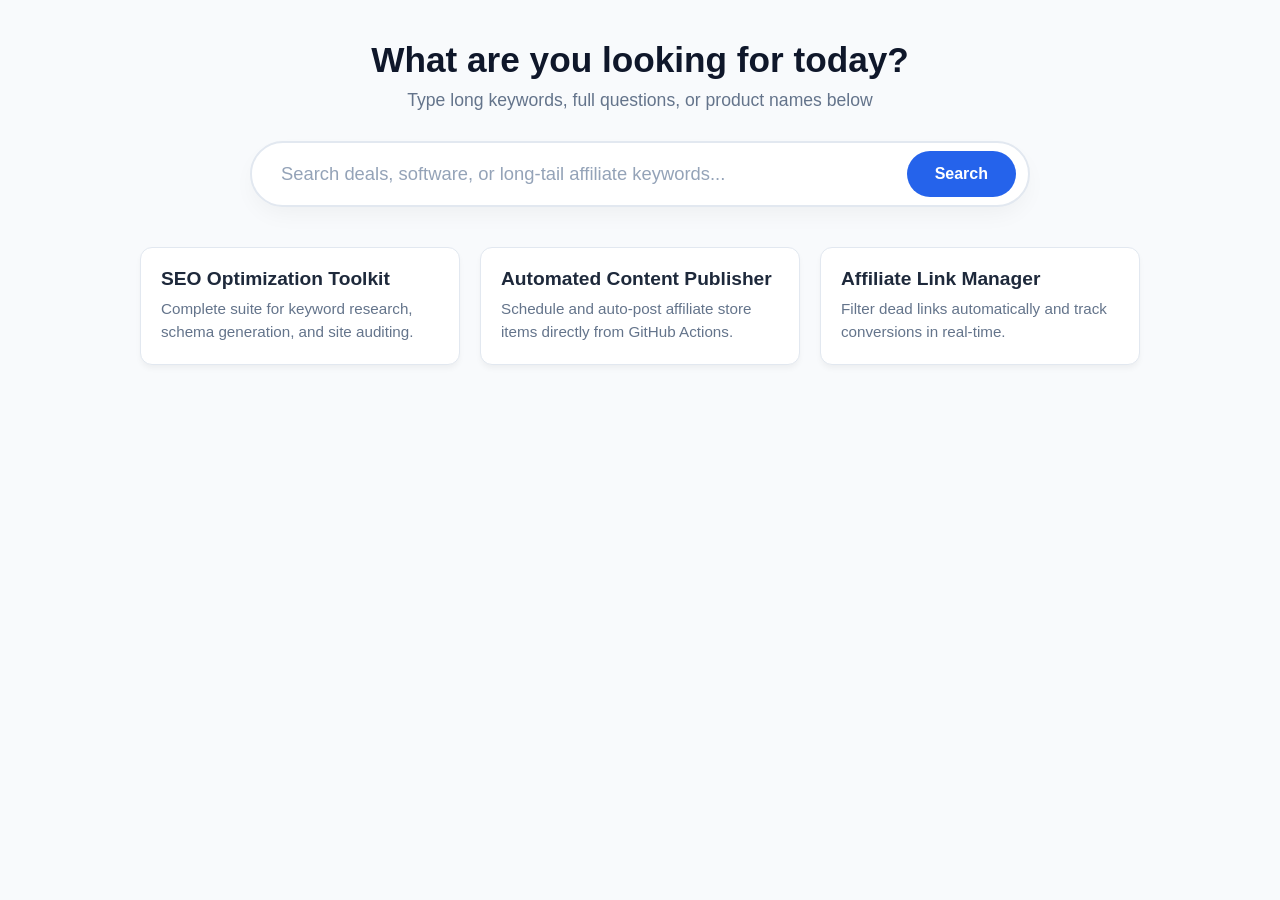
==== index.html @ 578fca9b "Updated search bar size" ====
<!DOCTYPE html>
<html lang="en">
<head>
    <meta charset="UTF-8">
    <meta name="viewport" content="width=device-width, initial-scale=1.0">
    <title>Store / Product Search</title>
    <style>
        /* Base Reset */
        * {
            box-sizing: border-box;
            margin: 0;
            padding: 0;
            font-family: 'Segoe UI', Tahoma, Geneva, Verdana, sans-serif;
        }

        body {
            background-color: #f8fafc;
            color: #1e293b;
            display: flex;
            flex-direction: column;
            align-items: center;
            min-height: 100vh;
            padding: 40px 20px;
        }

        /* Hero / Header Section */
        .search-section {
            width: 100%;
            max-width: 900px;
            text-align: center;
            margin-bottom: 40px;
        }

        .search-section h1 {
            font-size: 2.2rem;
            margin-bottom: 10px;
            color: #0f172a;
        }

        .search-section p {
            color: #64748b;
            font-size: 1.1rem;
            margin-bottom: 30px;
        }

        /* Wide Search Bar Box */
        .search-box {
            width: 100%;
            max-width: 780px; /* Bada width taake lambi line aaram se aye */
            margin: 0 auto;
            display: flex;
            align-items: center;
            background: #ffffff;
            border: 2px solid #e2e8f0;
            border-radius: 50px; /* Rounded pill style */
            padding: 8px 12px 8px 24px;
            box-shadow: 0 10px 25px -5px rgba(0, 0, 0, 0.05);
            transition: all 0.3s ease;
        }

        .search-box:focus-within {
            border-color: #2563eb;
            box-shadow: 0 12px 30px -5px rgba(37, 99, 235, 0.15);
        }

        /* Search Input */
        .search-input {
            flex: 1;
            border: none;
            outline: none;
            font-size: 1.15rem; /* Wide & easy-to-read text */
            color: #0f172a;
            background: transparent;
            padding: 10px 5px;
        }

        .search-input::placeholder {
            color: #94a3b8;
        }

        /* Search Button */
        .search-btn {
            background-color: #2563eb;
            color: #ffffff;
            border: none;
            padding: 14px 28px;
            font-size: 1rem;
            font-weight: 600;
            border-radius: 40px;
            cursor: pointer;
            transition: background-color 0.2s ease;
            white-space: nowrap;
        }

        .search-btn:hover {
            background-color: #1d4ed8;
        }

        /* Content / Results Demo Grid */
        .results-container {
            width: 100%;
            max-width: 1000px;
            display: grid;
            grid-template-columns: repeat(auto-fill, minmax(280px, 1fr));
            gap: 20px;
        }

        .card {
            background: #ffffff;
            border: 1px solid #e2e8f0;
            border-radius: 12px;
            padding: 20px;
            box-shadow: 0 4px 6px -1px rgba(0, 0, 0, 0.05);
        }

        .card h3 {
            font-size: 1.2rem;
            margin-bottom: 8px;
            color: #1e293b;
        }

        .card p {
            font-size: 0.95rem;
            color: #64748b;
            line-height: 1.5;
        }

        /* Mobile responsiveness */
        @media (max-width: 600px) {
            .search-box {
                flex-direction: column;
                border-radius: 16px;
                padding: 12px;
                gap: 10px;
            }
            .search-input {
                width: 100%;
                font-size: 1rem;
                text-align: center;
            }
            .search-btn {
                width: 100%;
                border-radius: 10px;
            }
        }
    </style>
</head>
<body>

    <section class="search-section">
        <h1>What are you looking for today?</h1>
        <p>Type long keywords, full questions, or product names below</p>
        
        <!-- Big Search Bar -->
        <div class="search-box">
            <input 
                type="text" 
                class="search-input" 
                id="searchInput" 
                placeholder="Search deals, software, or long-tail affiliate keywords..." 
                onkeyup="filterItems()"
            >
            <button class="search-btn" onclick="filterItems()">Search</button>
        </div>
    </section>

    <!-- Sample Items Grid -->
    <main class="results-container" id="resultsContainer">
        <div class="card" data-title="SEO Optimization Toolkit">
            <h3>SEO Optimization Toolkit</h3>
            <p>Complete suite for keyword research, schema generation, and site auditing.</p>
        </div>
        <div class="card" data-title="Automated Content Publisher">
            <h3>Automated Content Publisher</h3>
            <p>Schedule and auto-post affiliate store items directly from GitHub Actions.</p>
        </div>
        <div class="card" data-title="Affiliate Link Manager">
            <h3>Affiliate Link Manager</h3>
            <p>Filter dead links automatically and track conversions in real-time.</p>
        </div>
    </main>

    <script>
        function filterItems() {
            let input = document.getElementById('searchInput').value.toLowerCase();
            let cards = document.getElementsByClassName('card');

            for (let i = 0; i < cards.length; i++) {
                let title = cards[i].getAttribute('data-title').toLowerCase();
                let text = cards[i].innerText.toLowerCase();
                
                if (title.includes(input) || text.includes(input)) {
                    cards[i].style.display = "";
                } else {
                    cards[i].style.display = "none";
                }
            }
        }
    </script>
</body>
</html>
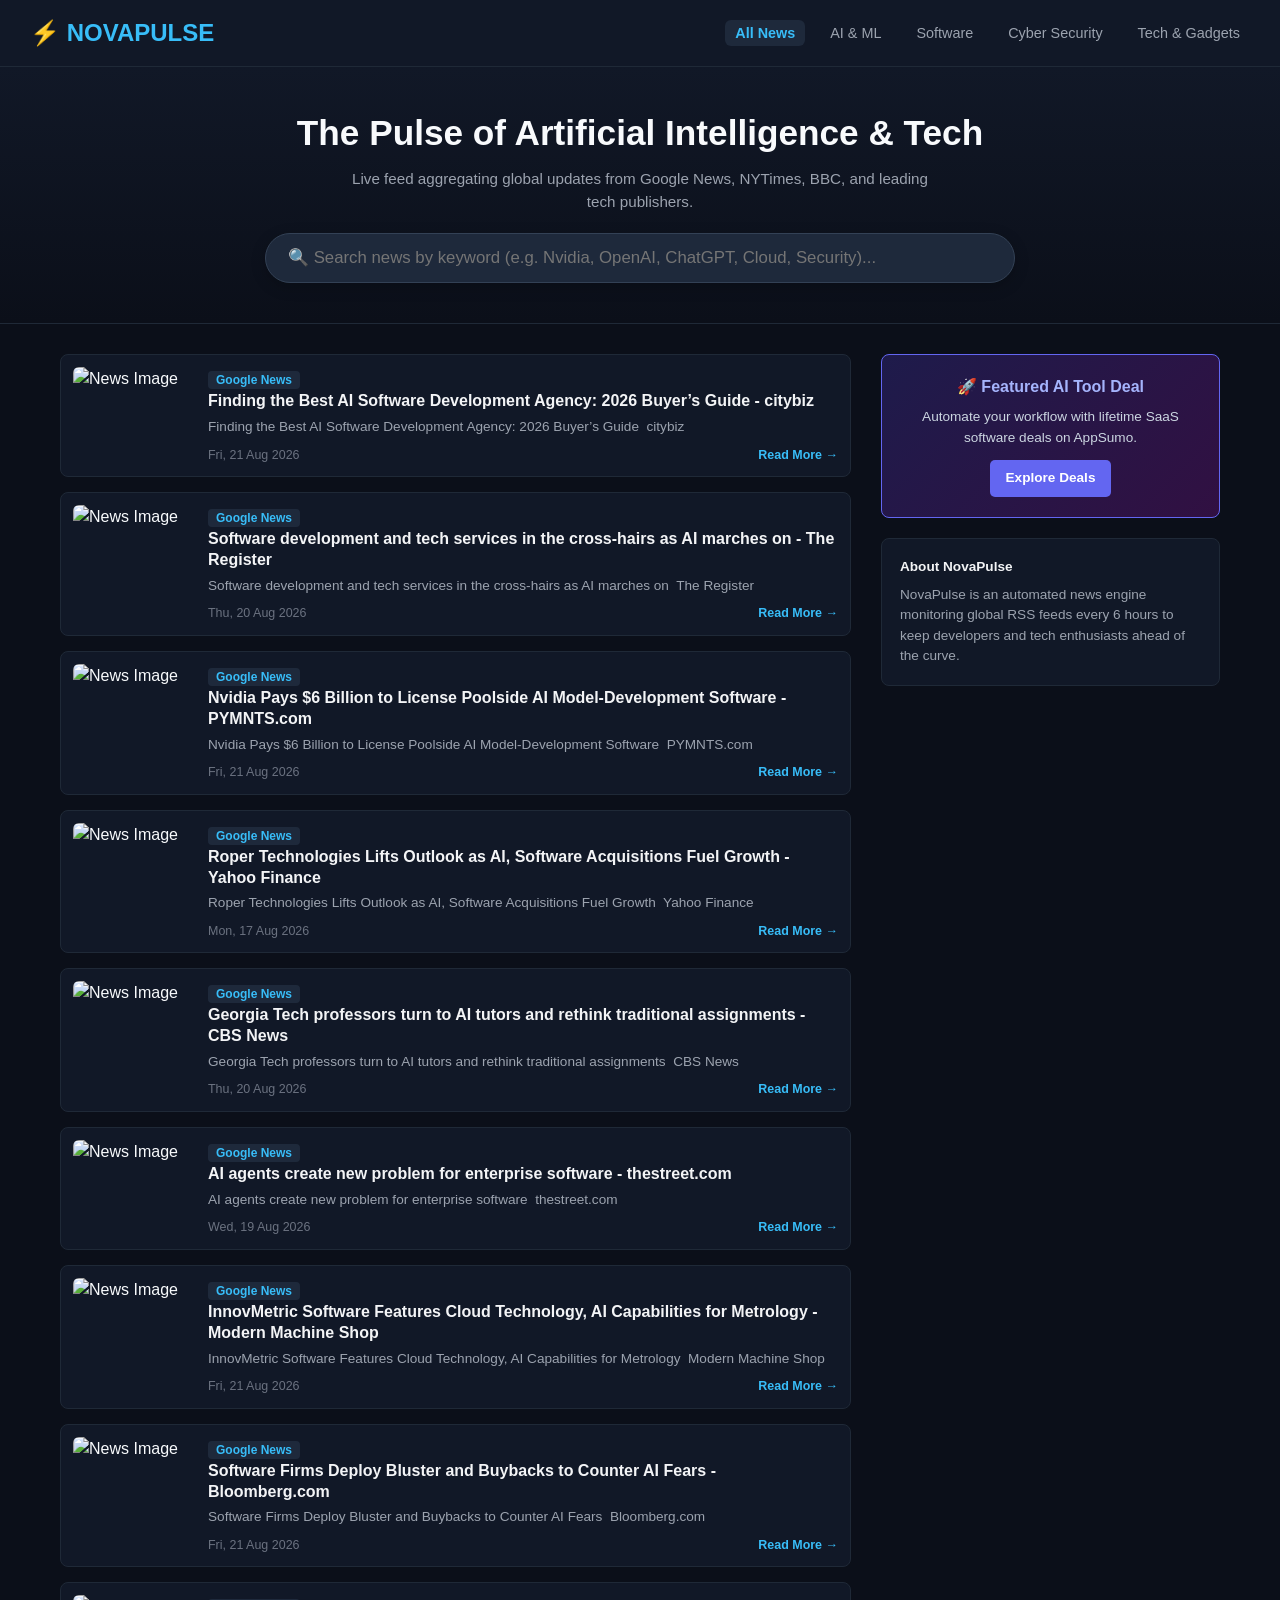
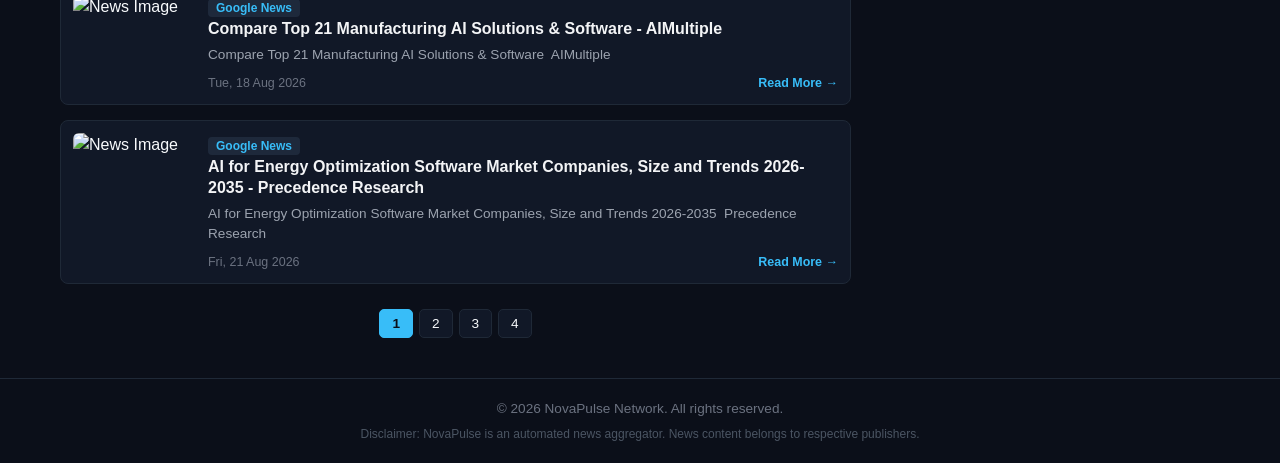
==== commit 762d987b: "Restore NovaPulse news layout with wide search bar" ====
--- a/index.html
+++ b/index.html
@@ -3,199 +3,192 @@
 <head>
     <meta charset="UTF-8">
     <meta name="viewport" content="width=device-width, initial-scale=1.0">
-    <title>Store / Product Search</title>
+    <title>NovaPulse | Real-Time AI & Tech Aggregator</title>
+    <meta name="description" content="NovaPulse delivers real-time AI breakthroughs, technology news, and software updates aggregated live from top global sources.">
+    <meta name="robots" content="index, follow">
+    <link rel="icon" href="data:image/svg+xml,<svg xmlns=%22http://www.w3.org/2000/svg%22 viewBox=%220 0 100 100%22><text y=%22.9em%22 font-size=%2290%22>⚡</text></svg>">
+    <link rel="stylesheet" href="style.css">
     <style>
-        /* Base Reset */
-        * {
-            box-sizing: border-box;
-            margin: 0;
-            padding: 0;
-            font-family: 'Segoe UI', Tahoma, Geneva, Verdana, sans-serif;
+        /* Wide Search Bar Styling */
+        .search-container {
+            max-width: 750px !important;
+            margin: 20px auto 0 auto !important;
+            width: 100%;
         }
-
-        body {
-            background-color: #f8fafc;
-            color: #1e293b;
-            display: flex;
-            flex-direction: column;
-            align-items: center;
-            min-height: 100vh;
-            padding: 40px 20px;
+        .search-input {
+            width: 100%;
+            background: #1e293b;
+            border: 1px solid #334155;
+            color: #f8fafc;
+            padding: 14px 22px !important;
+            border-radius: 30px !important;
+            font-size: 1.05rem !important;
+            outline: none;
+            transition: 0.2s;
+            box-shadow: 0 4px 15px rgba(0, 0, 0, 0.2);
         }
-
-        /* Hero / Header Section */
-        .search-section {
-            width: 100%;
-            max-width: 900px;
-            text-align: center;
-            margin-bottom: 40px;
-        }
-
-        .search-section h1 {
-            font-size: 2.2rem;
-            margin-bottom: 10px;
-            color: #0f172a;
-        }
-
-        .search-section p {
-            color: #64748b;
-            font-size: 1.1rem;
-            margin-bottom: 30px;
-        }
-
-        /* Wide Search Bar Box */
-        .search-box {
-            width: 100%;
-            max-width: 780px; /* Bada width taake lambi line aaram se aye */
-            margin: 0 auto;
-            display: flex;
-            align-items: center;
-            background: #ffffff;
-            border: 2px solid #e2e8f0;
-            border-radius: 50px; /* Rounded pill style */
-            padding: 8px 12px 8px 24px;
-            box-shadow: 0 10px 25px -5px rgba(0, 0, 0, 0.05);
-            transition: all 0.3s ease;
-        }
-
-        .search-box:focus-within {
-            border-color: #2563eb;
-            box-shadow: 0 12px 30px -5px rgba(37, 99, 235, 0.15);
-        }
-
-        /* Search Input */
-        .search-input {
-            flex: 1;
-            border: none;
-            outline: none;
-            font-size: 1.15rem; /* Wide & easy-to-read text */
-            color: #0f172a;
-            background: transparent;
-            padding: 10px 5px;
-        }
-
-        .search-input::placeholder {
-            color: #94a3b8;
-        }
-
-        /* Search Button */
-        .search-btn {
-            background-color: #2563eb;
-            color: #ffffff;
-            border: none;
-            padding: 14px 28px;
-            font-size: 1rem;
-            font-weight: 600;
-            border-radius: 40px;
-            cursor: pointer;
-            transition: background-color 0.2s ease;
-            white-space: nowrap;
-        }
-
-        .search-btn:hover {
-            background-color: #1d4ed8;
-        }
-
-        /* Content / Results Demo Grid */
-        .results-container {
-            width: 100%;
-            max-width: 1000px;
-            display: grid;
-            grid-template-columns: repeat(auto-fill, minmax(280px, 1fr));
-            gap: 20px;
-        }
-
-        .card {
-            background: #ffffff;
-            border: 1px solid #e2e8f0;
-            border-radius: 12px;
-            padding: 20px;
-            box-shadow: 0 4px 6px -1px rgba(0, 0, 0, 0.05);
-        }
-
-        .card h3 {
-            font-size: 1.2rem;
-            margin-bottom: 8px;
-            color: #1e293b;
-        }
-
-        .card p {
-            font-size: 0.95rem;
-            color: #64748b;
-            line-height: 1.5;
-        }
-
-        /* Mobile responsiveness */
-        @media (max-width: 600px) {
-            .search-box {
-                flex-direction: column;
-                border-radius: 16px;
-                padding: 12px;
-                gap: 10px;
-            }
-            .search-input {
-                width: 100%;
-                font-size: 1rem;
-                text-align: center;
-            }
-            .search-btn {
-                width: 100%;
-                border-radius: 10px;
-            }
+        .search-input:focus {
+            border-color: #38bdf8 !important;
+            box-shadow: 0 0 15px rgba(56, 189, 248, 0.3) !important;
         }
     </style>
 </head>
 <body>
 
-    <section class="search-section">
-        <h1>What are you looking for today?</h1>
-        <p>Type long keywords, full questions, or product names below</p>
+    <nav>
+        <a href="#" class="logo">⚡ NOVAPULSE</a>
+        <ul class="nav-links">
+            <li><a onclick="setCategory('all', event)" class="active">All News</a></li>
+            <li><a onclick="setCategory('ai', event)">AI & ML</a></li>
+            <li><a onclick="setCategory('software', event)">Software</a></li>
+            <li><a onclick="setCategory('security', event)">Cyber Security</a></li>
+            <li><a onclick="setCategory('gadgets', event)">Tech & Gadgets</a></li>
+        </ul>
+    </nav>
+
+    <header class="hero">
+        <h1>The Pulse of Artificial Intelligence & Tech</h1>
+        <p>Live feed aggregating global updates from Google News, NYTimes, BBC, and leading tech publishers.</p>
         
-        <!-- Big Search Bar -->
-        <div class="search-box">
-            <input 
-                type="text" 
-                class="search-input" 
-                id="searchInput" 
-                placeholder="Search deals, software, or long-tail affiliate keywords..." 
-                onkeyup="filterItems()"
-            >
-            <button class="search-btn" onclick="filterItems()">Search</button>
+        <!-- Wide Live Search Bar -->
+        <div class="search-container">
+            <input type="text" id="search-input" class="search-input" placeholder="🔍 Search news by keyword (e.g. Nvidia, OpenAI, ChatGPT, Cloud, Security)..." oninput="handleFilter()">
         </div>
-    </section>
+    </header>
 
-    <!-- Sample Items Grid -->
-    <main class="results-container" id="resultsContainer">
-        <div class="card" data-title="SEO Optimization Toolkit">
-            <h3>SEO Optimization Toolkit</h3>
-            <p>Complete suite for keyword research, schema generation, and site auditing.</p>
+    <div class="container">
+        <div>
+            <main class="news-grid" id="news-container">
+                <p style="color:#9ca3af;">Loading real-time updates...</p>
+            </main>
+            <div class="pagination" id="pagination-container"></div>
         </div>
-        <div class="card" data-title="Automated Content Publisher">
-            <h3>Automated Content Publisher</h3>
-            <p>Schedule and auto-post affiliate store items directly from GitHub Actions.</p>
-        </div>
-        <div class="card" data-title="Affiliate Link Manager">
-            <h3>Affiliate Link Manager</h3>
-            <p>Filter dead links automatically and track conversions in real-time.</p>
-        </div>
-    </main>
+
+        <aside class="sidebar">
+            <div class="ad-box">
+                <h3>🚀 Featured AI Tool Deal</h3>
+                <p>Automate your workflow with lifetime SaaS software deals on AppSumo.</p>
+                <a href="https://appsumo.com" target="_blank" rel="noopener" class="ad-btn">Explore Deals</a>
+            </div>
+
+            <div class="about-box" id="about">
+                <h4>About NovaPulse</h4>
+                <p>NovaPulse is an automated news engine monitoring global RSS feeds every 6 hours to keep developers and tech enthusiasts ahead of the curve.</p>
+            </div>
+        </aside>
+    </div>
+
+    <footer>
+        <p>© 2026 NovaPulse Network. All rights reserved.</p>
+        <p style="font-size: 0.75rem; color: #4b5563; margin-top: 5px;">
+            Disclaimer: NovaPulse is an automated news aggregator. News content belongs to respective publishers.
+        </p>
+    </footer>
 
     <script>
-        function filterItems() {
-            let input = document.getElementById('searchInput').value.toLowerCase();
-            let cards = document.getElementsByClassName('card');
+        let allArticles = [];
+        let currentCategory = 'all';
+        let filteredArticles = [];
+        const itemsPerPage = 10;
+        let currentPage = 1;
 
-            for (let i = 0; i < cards.length; i++) {
-                let title = cards[i].getAttribute('data-title').toLowerCase();
-                let text = cards[i].innerText.toLowerCase();
+        function setCategory(category, e) {
+            currentCategory = category;
+            document.querySelectorAll('.nav-links a').forEach(a => a.classList.remove('active'));
+            if(e) e.target.classList.add('active');
+            handleFilter();
+        }
+
+        function handleFilter() {
+            const searchQuery = document.getElementById('search-input').value.toLowerCase().trim();
+
+            filteredArticles = allArticles.filter(item => {
+                const text = (item.title + " " + item.summary + " " + item.source).toLowerCase();
                 
-                if (title.includes(input) || text.includes(input)) {
-                    cards[i].style.display = "";
-                } else {
-                    cards[i].style.display = "none";
-                }
+                // Category Condition
+                let matchesCategory = false;
+                if (currentCategory === 'all') matchesCategory = true;
+                else if (currentCategory === 'ai') matchesCategory = /ai|intelligence|gpt|llm|openai|claude|gemini|neural|model|robot/i.test(text);
+                else if (currentCategory === 'software') matchesCategory = /software|app|code|dev|python|github|linux|windows|cloud|tool/i.test(text);
+                else if (currentCategory === 'security') matchesCategory = /security|cyber|hack|data|privacy|leak|breach|virus|crypto/i.test(text);
+                else if (currentCategory === 'gadgets') matchesCategory = /apple|google|phone|chip|nvidia|intel|hardware|device|meta|samsung/i.test(text);
+
+                // Search Query Condition
+                let matchesSearch = text.includes(searchQuery);
+
+                return matchesCategory && matchesSearch;
+            });
+
+            renderPage(1);
+        }
+
+        function renderPage(page) {
+            currentPage = page;
+            const container = document.getElementById('news-container');
+            container.innerHTML = '';
+            
+            if (filteredArticles.length === 0) {
+                container.innerHTML = '<p style="color:#9ca3af; padding: 20px 0; text-align:center;">Koi news nahi mili. Koi doosra keyword ya category try karein!</p>';
+                document.getElementById('pagination-container').innerHTML = '';
+                return;
+            }
+
+            const start = (page - 1) * itemsPerPage;
+            const end = start + itemsPerPage;
+            const pageArticles = filteredArticles.slice(start, end);
+
+            pageArticles.forEach(item => {
+                const card = document.createElement('article');
+                card.className = 'news-card';
+                card.innerHTML = `
+                    <img src="${item.image}" alt="News Image" class="news-img" onerror="this.src='https://images.unsplash.com/photo-1518770660439-4636190af475?w=500&q=80'">
+                    <div class="news-content">
+                        <div>
+                            <span class="source-tag">${item.source}</span>
+                            <h2><a href="${item.link}" target="_blank" rel="noopener">${item.title}</a></h2>
+                            <p class="news-desc">${item.summary}</p>
+                        </div>
+                        <div class="news-footer">
+                            <span>${item.date}</span>
+                            <a href="${item.link}" target="_blank" rel="noopener" class="read-more">Read More →</a>
+                        </div>
+                    </div>
+                `;
+                container.appendChild(card);
+            });
+
+            renderPagination();
+        }
+
+        function renderPagination() {
+            const paginationContainer = document.getElementById('pagination-container');
+            paginationContainer.innerHTML = '';
+            const totalPages = Math.ceil(filteredArticles.length / itemsPerPage);
+
+            if (totalPages <= 1) return;
+
+            for (let i = 1; i <= totalPages; i++) {
+                const btn = document.createElement('button');
+                btn.className = `page-btn ${i === currentPage ? 'active' : ''}`;
+                btn.innerText = i;
+                btn.onclick = () => {
+                    renderPage(i);
+                    window.scrollTo({ top: 200, behavior: 'smooth' });
+                };
+                paginationContainer.appendChild(btn);
             }
         }
+
+        fetch('news.json')
+            .then(res => res.json())
+            .then(data => {
+                allArticles = data;
+                filteredArticles = [...data];
+                renderPage(1);
+            })
+            .catch(err => {
+                document.getElementById('news-container').innerHTML = '<p style="color:#9ca3af;">Error loading news feed. Please make sure news.json exists.</p>';
+            });
     </script>
 </body>
 </html>
--- a/style.css
+++ b/style.css
@@ -0,0 +1,60 @@
+* { box-sizing: border-box; margin: 0; padding: 0; font-family: 'Segoe UI', Tahoma, Geneva, Verdana, sans-serif; }
+body { background-color: #0b0f19; color: #f8fafc; line-height: 1.5; }
+
+/* Navbar */
+nav { background: #111827; border-bottom: 1px solid #1f2937; padding: 15px 30px; display: flex; justify-content: space-between; align-items: center; flex-wrap: wrap; gap: 15px; }
+.logo { font-size: 1.5rem; font-weight: bold; color: #38bdf8; text-decoration: none; display: flex; align-items: center; gap: 8px; }
+.nav-links { display: flex; gap: 15px; list-style: none; flex-wrap: wrap; }
+.nav-links a { color: #9ca3af; text-decoration: none; font-size: 0.9rem; cursor: pointer; transition: 0.2s; padding: 5px 10px; border-radius: 6px; }
+.nav-links a:hover, .nav-links a.active { color: #38bdf8; background: #1e293b; font-weight: 600; }
+
+/* Hero & Search Bar */
+.hero { background: linear-gradient(180deg, #111827 0%, #0b0f19 100%); text-align: center; padding: 40px 20px; border-bottom: 1px solid #1f2937; }
+.hero h1 { font-size: 2.2rem; color: #f8fafc; margin-bottom: 8px; }
+.hero p { color: #9ca3af; max-width: 600px; margin: 0 auto 20px auto; font-size: 0.95rem; }
+
+.search-container { max-width: 500px; margin: 0 auto; display: flex; gap: 10px; }
+.search-input { width: 100%; background: #1e293b; border: 1px solid #334155; color: #f8fafc; padding: 12px 18px; border-radius: 8px; font-size: 0.95rem; outline: none; transition: 0.2s; }
+.search-input:focus { border-color: #38bdf8; box-shadow: 0 0 10px rgba(56, 189, 248, 0.2); }
+
+/* Main Grid */
+.container { max-width: 1200px; margin: 30px auto; padding: 0 20px; display: grid; grid-template-columns: 2.8fr 1.2fr; gap: 30px; }
+.news-grid { display: flex; flex-direction: column; gap: 15px; }
+
+/* Compact News Card */
+.news-card { background: #111827; border-radius: 8px; border: 1px solid #1f2937; overflow: hidden; display: flex; gap: 15px; padding: 12px; transition: 0.2s; }
+.news-card:hover { border-color: #38bdf8; transform: translateY(-2px); }
+.news-img { width: 120px; height: 95px; object-fit: cover; border-radius: 6px; flex-shrink: 0; }
+.news-content { display: flex; flex-direction: column; justify-content: space-between; flex-grow: 1; }
+.source-tag { font-size: 0.75rem; background: #1e293b; color: #38bdf8; padding: 2px 8px; border-radius: 4px; width: fit-content; margin-bottom: 5px; font-weight: 600; }
+.news-card h2 { font-size: 1rem; line-height: 1.3; margin-bottom: 5px; }
+.news-card h2 a { color: #f3f4f6; text-decoration: none; }
+.news-card h2 a:hover { color: #38bdf8; }
+.news-desc { font-size: 0.85rem; color: #9ca3af; margin-bottom: 8px; display: -webkit-box; -webkit-line-clamp: 2; line-clamp: 2; -webkit-box-orient: vertical; overflow: hidden; }
+.news-footer { display: flex; justify-content: space-between; align-items: center; font-size: 0.78rem; color: #6b7280; }
+.read-more { color: #38bdf8; text-decoration: none; font-weight: 600; }
+.read-more:hover { text-decoration: underline; }
+
+/* Pagination */
+.pagination { display: flex; gap: 6px; justify-content: center; margin-top: 25px; }
+.page-btn { background: #111827; color: #f8fafc; border: 1px solid #1f2937; padding: 6px 12px; border-radius: 5px; cursor: pointer; font-size: 0.85rem; }
+.page-btn:hover, .page-btn.active { background: #38bdf8; color: #0b0f19; font-weight: bold; border-color: #38bdf8; }
+
+/* Sidebar */
+.sidebar { display: flex; flex-direction: column; gap: 20px; }
+.ad-box { background: linear-gradient(135deg, #1e1b4b, #311042); padding: 20px; border-radius: 8px; border: 1px solid #6366f1; text-align: center; }
+.ad-box h3 { color: #a5b4fc; font-size: 1rem; margin-bottom: 8px; }
+.ad-box p { font-size: 0.85rem; color: #cbd5e1; margin-bottom: 12px; }
+.ad-btn { display: inline-block; background: #6366f1; color: white; padding: 8px 16px; text-decoration: none; border-radius: 5px; font-weight: bold; font-size: 0.85rem; }
+
+/* About Section */
+.about-box { background: #111827; padding: 18px; border-radius: 8px; border: 1px solid #1f2937; font-size: 0.85rem; color: #9ca3af; }
+.about-box h4 { color: #f3f4f6; margin-bottom: 8px; }
+
+footer { text-align: center; padding: 20px; border-top: 1px solid #1f2937; margin-top: 40px; color: #6b7280; font-size: 0.85rem; }
+
+@media (max-width: 768px) {
+    .container { grid-template-columns: 1fr; }
+    .news-card { flex-direction: column; }
+    .news-img { width: 100%; height: 140px; }
+}
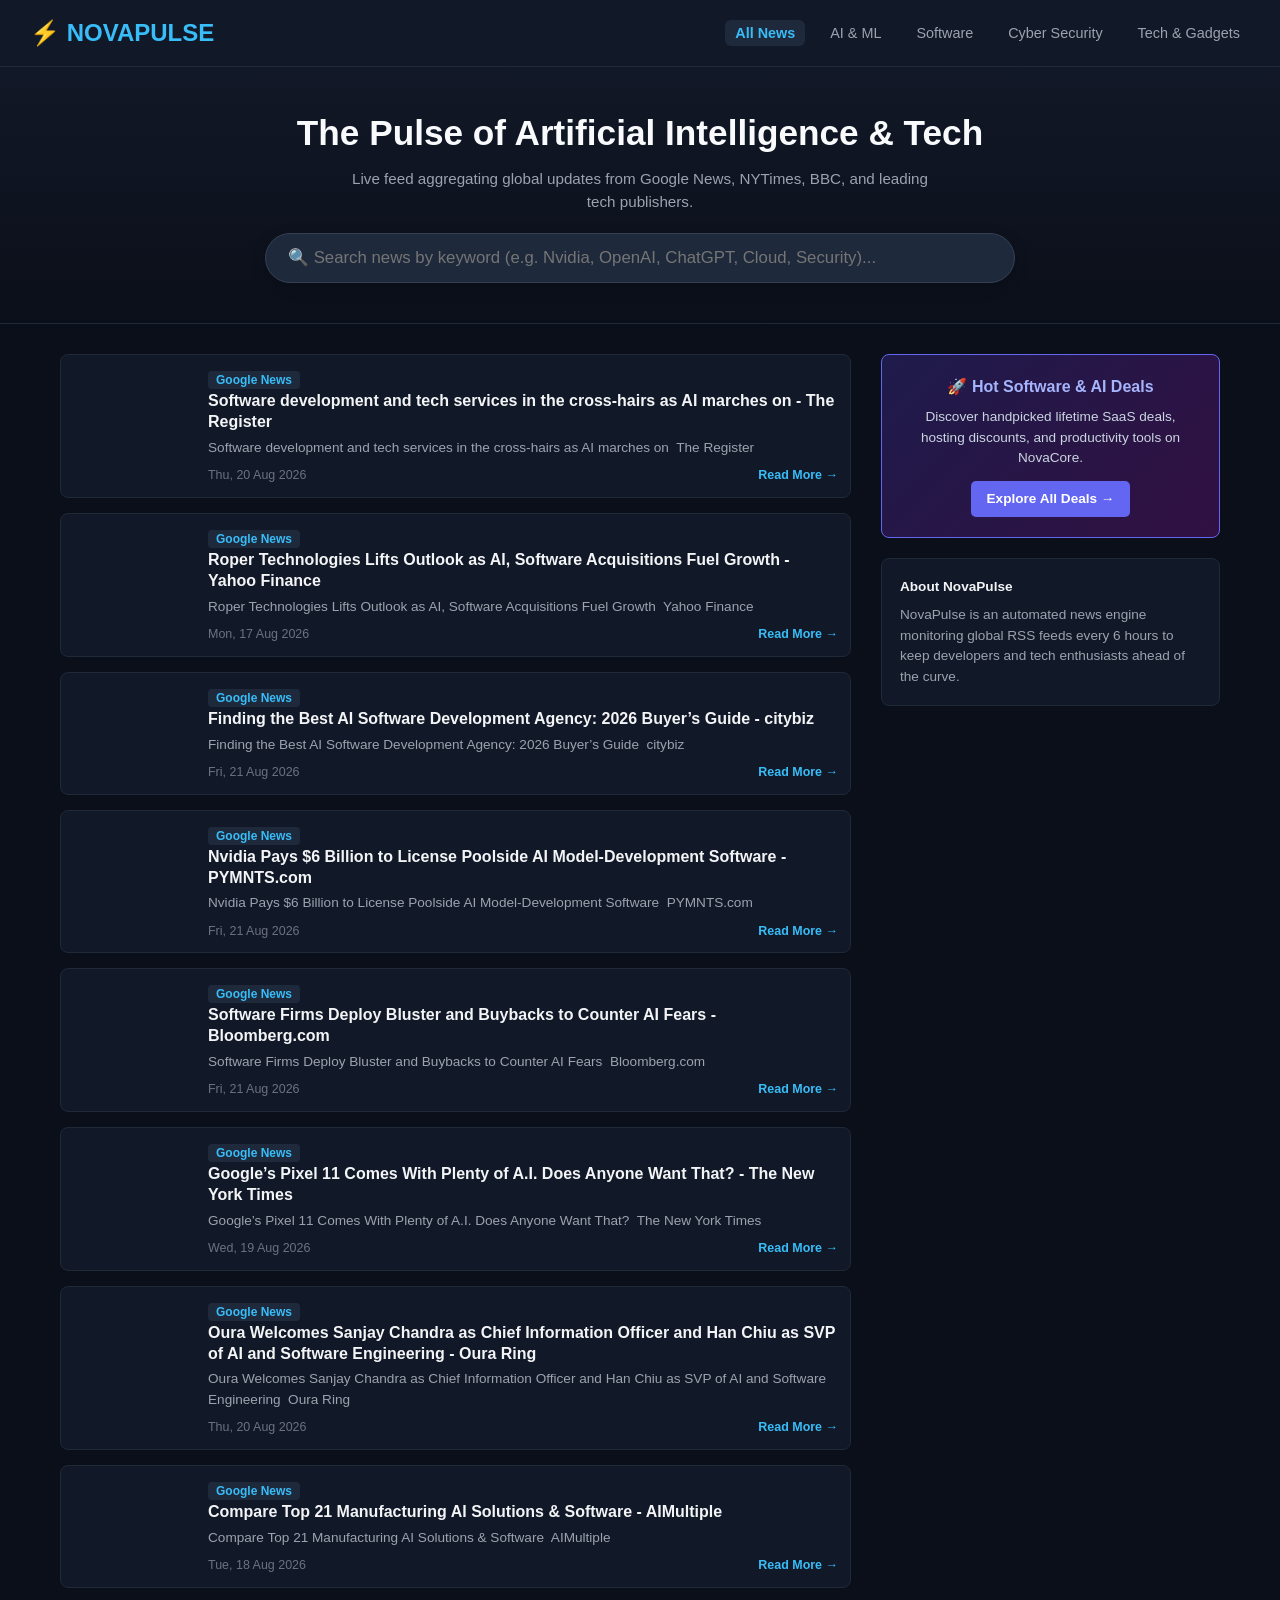
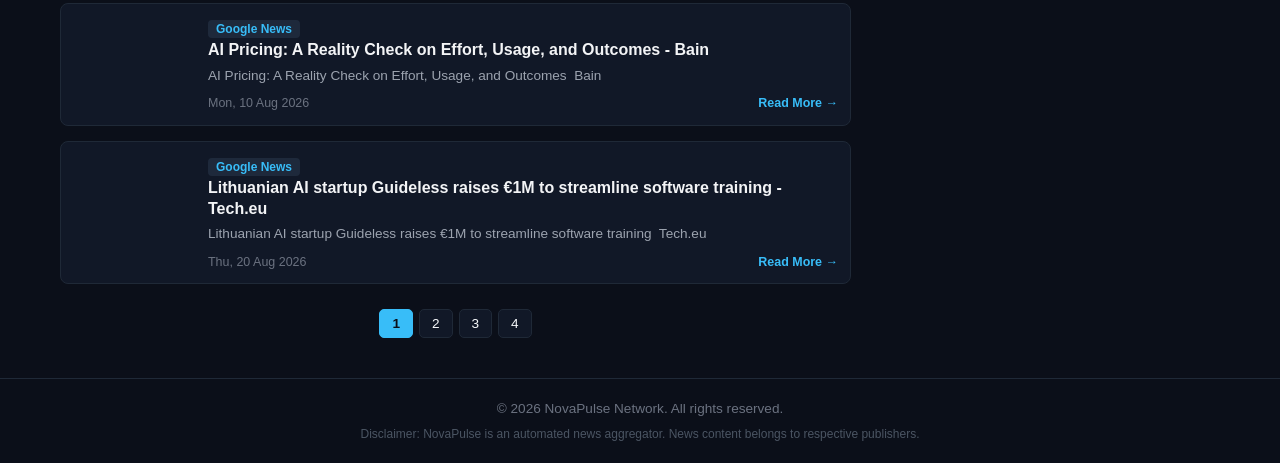
==== commit c0c5cf42: "Link NovaPulse sidebar to NovaCore deals" ====
--- a/index.html
+++ b/index.html
@@ -66,9 +66,9 @@
 
         <aside class="sidebar">
             <div class="ad-box">
-                <h3>🚀 Featured AI Tool Deal</h3>
-                <p>Automate your workflow with lifetime SaaS software deals on AppSumo.</p>
-                <a href="https://appsumo.com" target="_blank" rel="noopener" class="ad-btn">Explore Deals</a>
+                <h3>🚀 Hot Software & AI Deals</h3>
+                <p>Discover handpicked lifetime SaaS deals, hosting discounts, and productivity tools on NovaCore.</p>
+                <a href="https://adil-leo.github.io/novacore/" target="_blank" rel="noopener" class="ad-btn">Explore All Deals →</a>
             </div>
 
             <div class="about-box" id="about">
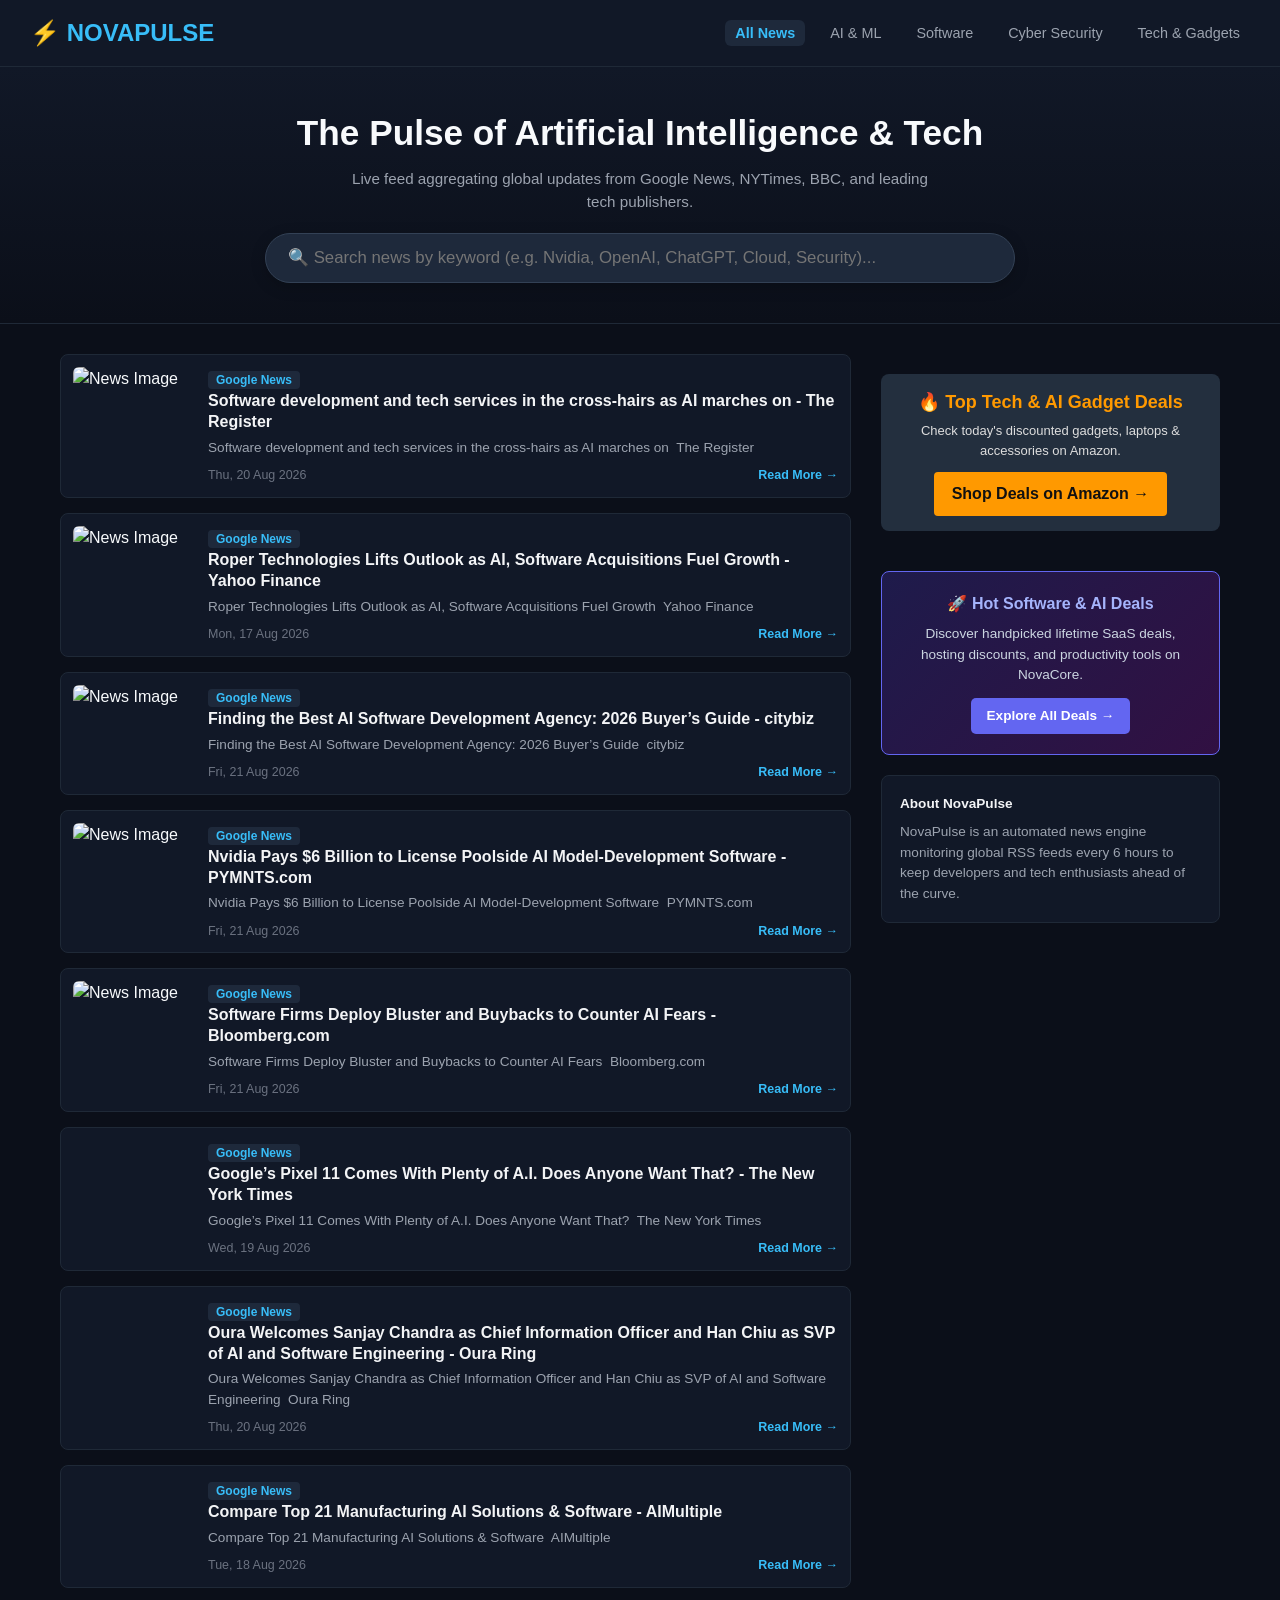
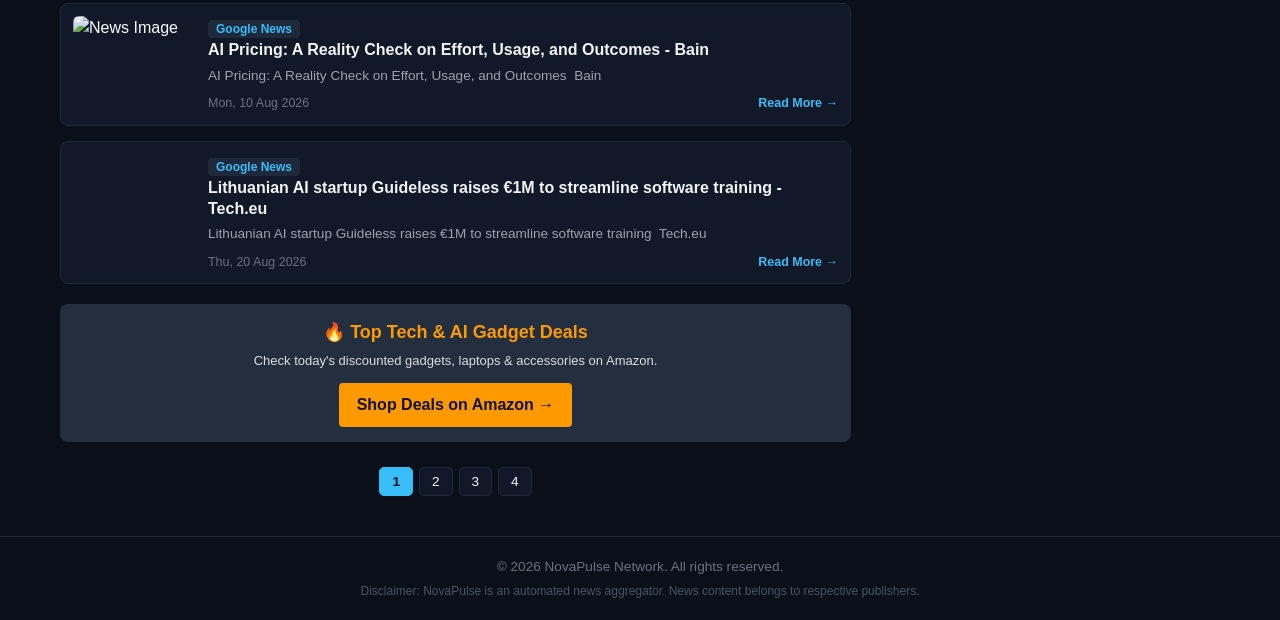
==== commit c25358e6: "Add Amazon affiliate banner" ====
--- a/index.html
+++ b/index.html
@@ -61,10 +61,23 @@
             <main class="news-grid" id="news-container">
                 <p style="color:#9ca3af;">Loading real-time updates...</p>
             </main>
+            <!-- Amazon Tech Banner -->
+<div class="amazon-banner" style="background: #232f3e; color: #fff; padding: 15px; border-radius: 8px; text-align: center; margin: 20px 0;">
+    <h4 style="color: #ff9900; margin-bottom: 5px; font-size: 18px;">🔥 Top Tech & AI Gadget Deals</h4>
+    <p style="font-size: 13px; margin-bottom: 12px; color: #ddd;">Check today's discounted gadgets, laptops & accessories on Amazon.</p>
+    <a href="https://www.amazon.com/gp/goldbox?tag=fastbuyzone-20" target="_blank" style="background: #ff9900; color: #111; padding: 10px 18px; font-weight: bold; text-decoration: none; border-radius: 4px; display: inline-block;">Shop Deals on Amazon →</a>
+</div>
             <div class="pagination" id="pagination-container"></div>
         </div>
 
         <aside class="sidebar">
+            <!-- Amazon Tech Banner -->
+<div class="amazon-banner" style="background: #232f3e; color: #fff; padding: 15px; border-radius: 8px; text-align: center; margin: 20px 0;">
+    <h4 style="color: #ff9900; margin-bottom: 5px; font-size: 18px;">🔥 Top Tech & AI Gadget Deals</h4>
+    <p style="font-size: 13px; margin-bottom: 12px; color: #ddd;">Check today's discounted gadgets, laptops & accessories on Amazon.</p>
+    <a href="https://www.amazon.com/gp/goldbox?tag=fastbuyzone-20" target="_blank" style="background: #ff9900; color: #111; padding: 10px 18px; font-weight: bold; text-decoration: none; border-radius: 4px; display: inline-block;">Shop Deals on Amazon →</a>
+</div>
+
             <div class="ad-box">
                 <h3>🚀 Hot Software & AI Deals</h3>
                 <p>Discover handpicked lifetime SaaS deals, hosting discounts, and productivity tools on NovaCore.</p>
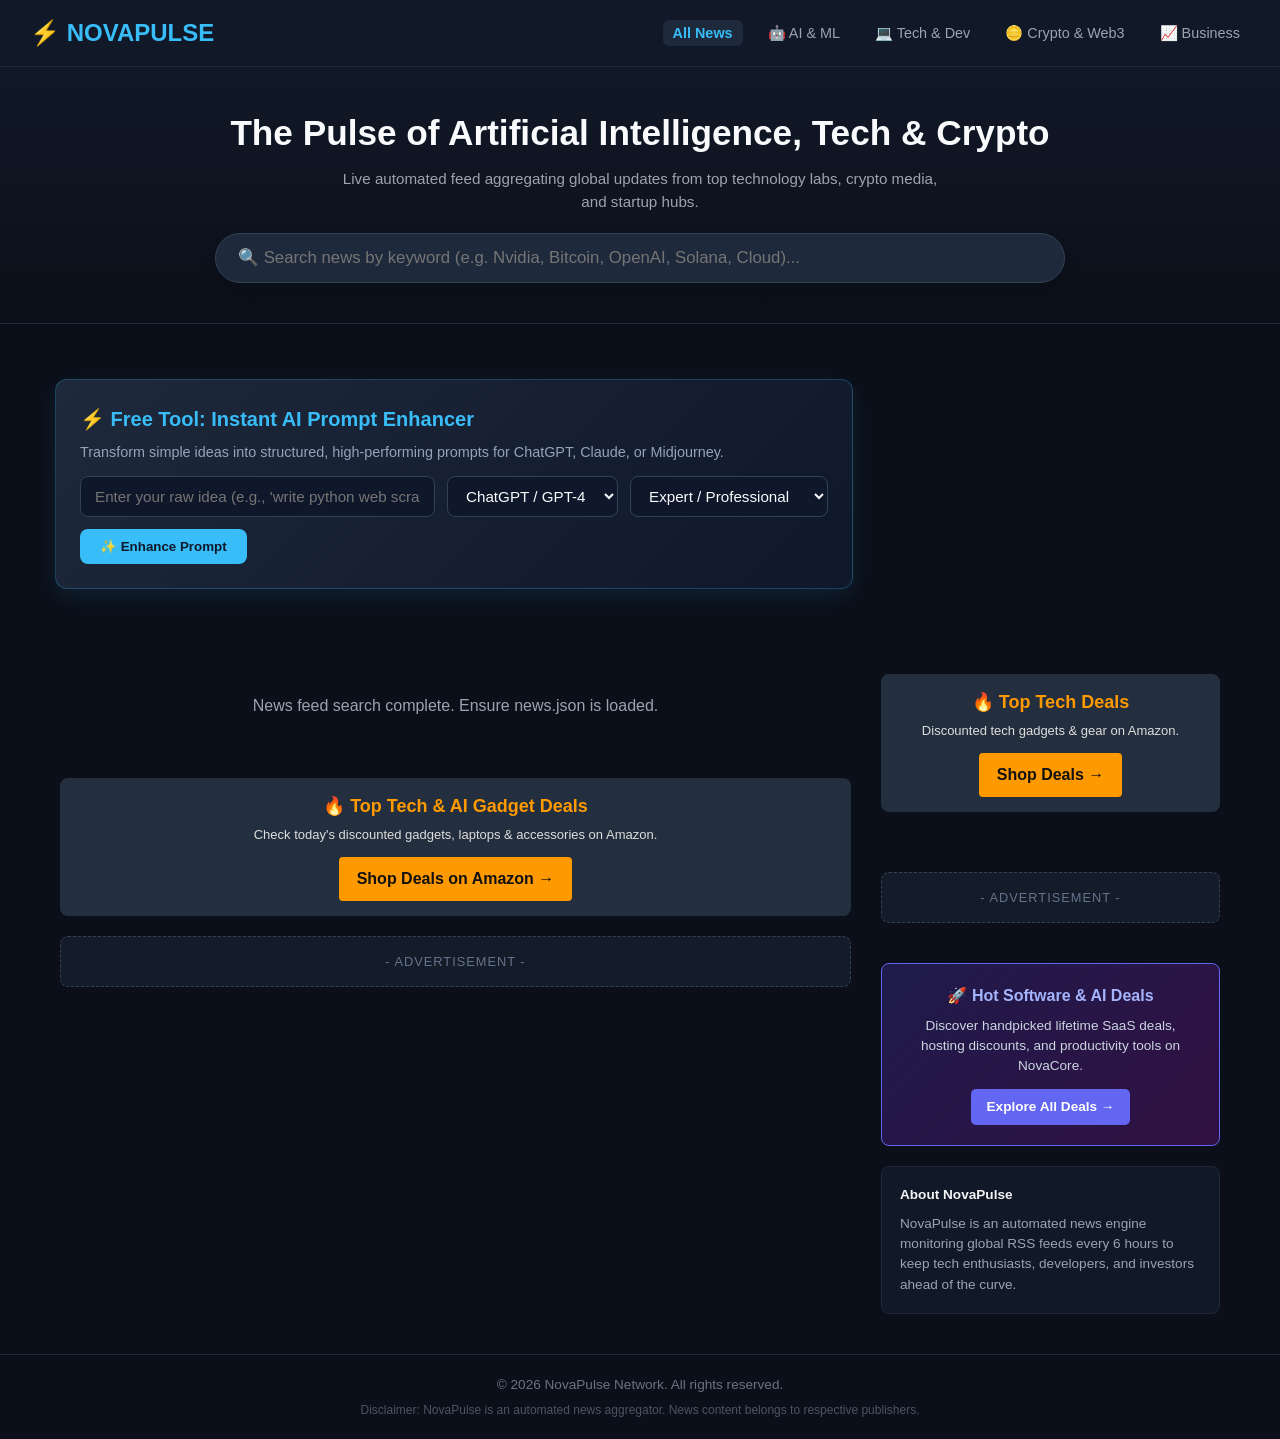
==== commit 7b7598f8: "Added NovaPulse 4 categories, AI prompt tool, scraper & auto-workflow" ====
--- a/index.html
+++ b/index.html
@@ -3,16 +3,135 @@
 <head>
     <meta charset="UTF-8">
     <meta name="viewport" content="width=device-width, initial-scale=1.0">
-    <title>NovaPulse | Real-Time AI & Tech Aggregator</title>
-    <meta name="description" content="NovaPulse delivers real-time AI breakthroughs, technology news, and software updates aggregated live from top global sources.">
+    <title>NovaPulse | Real-Time AI, Tech, Crypto & Business Updates</title>
+    <meta name="description" content="NovaPulse delivers real-time AI breakthroughs, tech trends, crypto market updates, and business insights live from global sources.">
     <meta name="robots" content="index, follow">
+
+    <!-- Open Graph / Social Media Sharing Preview -->
+    <meta property="og:type" content="website">
+    <meta property="og:title" content="NovaPulse - Real-Time AI, Tech & Crypto News Feed">
+    <meta property="og:description" content="Live automated news feed aggregating AI breakthroughs, tech, crypto, and business insights.">
+    <meta property="og:image" content="https://images.unsplash.com/photo-1518770660439-4636190af475?w=1200&q=80">
+
+    <!-- Twitter Card -->
+    <meta name="twitter:card" content="summary_large_image">
+    <meta name="twitter:title" content="NovaPulse - AI, Tech & Business Feed">
+    <meta name="twitter:description" content="Latest real-time news feed covering AI, software, crypto, and business.">
+
+    <!-- Schema.org Google Rich Snippet -->
+    <script type="application/ld+json">
+    {
+      "@context": "https://schema.org",
+      "@type": "NewsMediaOrganization",
+      "name": "NovaPulse",
+      "description": "Real-Time AI, Tech, Crypto & Business Aggregator"
+    }
+    </script>
+
     <link rel="icon" href="data:image/svg+xml,<svg xmlns=%22http://www.w3.org/2000/svg%22 viewBox=%220 0 100 100%22><text y=%22.9em%22 font-size=%2290%22>⚡</text></svg>">
     <link rel="stylesheet" href="style.css">
+    
     <style>
-        /* Wide Search Bar Styling */
+        /* Sleek Modern UI Customizations */
+        :root {
+            --bg-color: #0f172a;
+            --card-bg: #1e293b;
+            --accent-color: #38bdf8;
+            --text-main: #f8fafc;
+            --text-muted: #94a3b8;
+            --border-color: #334155;
+        }
+
+        /* Micro-Tool Section Styling */
+        .micro-tool-card {
+            background: linear-gradient(135deg, #1e293b 0%, #0f172a 100%);
+            border: 1px solid #38bdf840;
+            border-radius: 12px;
+            padding: 24px;
+            margin: 25px auto 35px auto;
+            max-width: 850px;
+            box-shadow: 0 8px 25px rgba(56, 189, 248, 0.1);
+        }
+        .micro-tool-card h3 {
+            color: #38bdf8;
+            margin-top: 0;
+            margin-bottom: 8px;
+            font-size: 1.25rem;
+            display: flex;
+            align-items: center;
+            gap: 8px;
+        }
+        .tool-controls {
+            display: flex;
+            gap: 12px;
+            flex-wrap: wrap;
+            margin-top: 12px;
+        }
+        .tool-select, .tool-input {
+            background: #0f172a;
+            border: 1px solid var(--border-color);
+            color: var(--text-main);
+            padding: 10px 14px;
+            border-radius: 8px;
+            font-size: 0.95rem;
+            outline: none;
+        }
+        .tool-input {
+            flex: 1;
+            min-width: 260px;
+        }
+        .tool-select:focus, .tool-input:focus {
+            border-color: var(--accent-color);
+        }
+        .tool-btn {
+            background: #38bdf8;
+            color: #0f172a;
+            border: none;
+            padding: 10px 20px;
+            border-radius: 8px;
+            font-weight: 700;
+            cursor: pointer;
+            transition: 0.2s ease;
+        }
+        .tool-btn:hover {
+            background: #7dd3fc;
+            transform: translateY(-1px);
+        }
+        .tool-output-box {
+            display: none;
+            background: #090d16;
+            border: 1px solid #334155;
+            border-radius: 8px;
+            padding: 15px;
+            margin-top: 15px;
+            position: relative;
+        }
+        .tool-output-box pre {
+            margin: 0;
+            white-space: pre-wrap;
+            word-break: break-word;
+            color: #cbd5e1;
+            font-size: 0.9rem;
+            font-family: monospace;
+        }
+        .copy-btn {
+            position: absolute;
+            top: 10px;
+            right: 10px;
+            background: #334155;
+            color: #fff;
+            border: none;
+            padding: 5px 12px;
+            border-radius: 5px;
+            font-size: 0.75rem;
+            cursor: pointer;
+        }
+        .copy-btn:hover { background: #475569; }
+
+        /* Search Bar & Nav styling adjustments */
         .search-container {
-            max-width: 750px !important;
-            margin: 20px auto 0 auto !important;
+            max-width: 850px !important;
+            margin: 15px auto 0 auto !important;
             width: 100%;
         }
         .search-input {
@@ -31,6 +150,23 @@
             border-color: #38bdf8 !important;
             box-shadow: 0 0 15px rgba(56, 189, 248, 0.3) !important;
         }
+        .nav-links li a {
+            cursor: pointer;
+        }
+
+        /* AdSense Box Placeholders */
+        .adsense-unit {
+            background: rgba(30, 41, 59, 0.5);
+            border: 1px dashed #334155;
+            color: #64748b;
+            text-align: center;
+            padding: 15px;
+            margin: 20px 0;
+            border-radius: 8px;
+            font-size: 0.8rem;
+            letter-spacing: 1px;
+            text-transform: uppercase;
+        }
     </style>
 </head>
 <body>
@@ -39,45 +175,91 @@
         <a href="#" class="logo">⚡ NOVAPULSE</a>
         <ul class="nav-links">
             <li><a onclick="setCategory('all', event)" class="active">All News</a></li>
-            <li><a onclick="setCategory('ai', event)">AI & ML</a></li>
-            <li><a onclick="setCategory('software', event)">Software</a></li>
-            <li><a onclick="setCategory('security', event)">Cyber Security</a></li>
-            <li><a onclick="setCategory('gadgets', event)">Tech & Gadgets</a></li>
+            <li><a onclick="setCategory('ai', event)">🤖 AI & ML</a></li>
+            <li><a onclick="setCategory('software', event)">💻 Tech & Dev</a></li>
+            <li><a onclick="setCategory('crypto', event)">🪙 Crypto & Web3</a></li>
+            <li><a onclick="setCategory('business', event)">📈 Business</a></li>
         </ul>
     </nav>
 
     <header class="hero">
-        <h1>The Pulse of Artificial Intelligence & Tech</h1>
-        <p>Live feed aggregating global updates from Google News, NYTimes, BBC, and leading tech publishers.</p>
+        <h1>The Pulse of Artificial Intelligence, Tech & Crypto</h1>
+        <p>Live automated feed aggregating global updates from top technology labs, crypto media, and startup hubs.</p>
         
         <!-- Wide Live Search Bar -->
         <div class="search-container">
-            <input type="text" id="search-input" class="search-input" placeholder="🔍 Search news by keyword (e.g. Nvidia, OpenAI, ChatGPT, Cloud, Security)..." oninput="handleFilter()">
+            <input type="text" id="search-input" class="search-input" placeholder="🔍 Search news by keyword (e.g. Nvidia, Bitcoin, OpenAI, Solana, Cloud)..." oninput="handleFilter()">
         </div>
     </header>
 
+    <!-- FREE MICRO-TOOL: AI Prompt Generator & Enhancer -->
+    <section class="container" style="padding: 0 15px;">
+        <div class="micro-tool-card">
+            <h3>⚡ Free Tool: Instant AI Prompt Enhancer</h3>
+            <p style="color: #94a3b8; font-size: 0.9rem; margin: 0 0 10px 0;">Transform simple ideas into structured, high-performing prompts for ChatGPT, Claude, or Midjourney.</p>
+            
+            <div class="tool-controls">
+                <input type="text" id="prompt-input" class="tool-input" placeholder="Enter your raw idea (e.g., 'write python web scraper' or 'futuristic cyberpunk city')...">
+                
+                <select id="prompt-target" class="tool-select">
+                    <option value="chatgpt">ChatGPT / GPT-4</option>
+                    <option value="claude">Claude 3.5</option>
+                    <option value="midjourney">Midjourney Image</option>
+                </select>
+
+                <select id="prompt-style" class="tool-select">
+                    <option value="expert">Expert / Professional</option>
+                    <option value="detailed">Step-by-Step Guide</option>
+                    <option value="code">Clean Technical Code</option>
+                    <option value="creative">Creative & Engaging</option>
+                </select>
+
+                <button onclick="generateEnhancedPrompt()" class="tool-btn">✨ Enhance Prompt</button>
+            </div>
+
+            <div id="tool-output-box" class="tool-output-box">
+                <button onclick="copyGeneratedPrompt()" id="copy-btn" class="copy-btn">📋 Copy</button>
+                <pre id="prompt-output-text"></pre>
+            </div>
+        </div>
+    </section>
+
     <div class="container">
         <div>
+            <!-- News Feed Grid -->
             <main class="news-grid" id="news-container">
-                <p style="color:#9ca3af;">Loading real-time updates...</p>
+                <p style="color:#9ca3af; text-align:center; padding: 40px 0;">Loading real-time updates...</p>
             </main>
+
             <!-- Amazon Tech Banner -->
-<div class="amazon-banner" style="background: #232f3e; color: #fff; padding: 15px; border-radius: 8px; text-align: center; margin: 20px 0;">
-    <h4 style="color: #ff9900; margin-bottom: 5px; font-size: 18px;">🔥 Top Tech & AI Gadget Deals</h4>
-    <p style="font-size: 13px; margin-bottom: 12px; color: #ddd;">Check today's discounted gadgets, laptops & accessories on Amazon.</p>
-    <a href="https://www.amazon.com/gp/goldbox?tag=fastbuyzone-20" target="_blank" style="background: #ff9900; color: #111; padding: 10px 18px; font-weight: bold; text-decoration: none; border-radius: 4px; display: inline-block;">Shop Deals on Amazon →</a>
-</div>
+            <div class="amazon-banner" style="background: #232f3e; color: #fff; padding: 15px; border-radius: 8px; text-align: center; margin: 20px 0;">
+                <h4 style="color: #ff9900; margin-bottom: 5px; font-size: 18px;">🔥 Top Tech & AI Gadget Deals</h4>
+                <p style="font-size: 13px; margin-bottom: 12px; color: #ddd;">Check today's discounted gadgets, laptops & accessories on Amazon.</p>
+                <a href="https://www.amazon.com/gp/goldbox?tag=fastbuyzone-20" target="_blank" style="background: #ff9900; color: #111; padding: 10px 18px; font-weight: bold; text-decoration: none; border-radius: 4px; display: inline-block;">Shop Deals on Amazon →</a>
+            </div>
+
+            <!-- AdSense Feed Placement (Ready for AdSense code) -->
+            <div class="adsense-unit">
+                <span>- Advertisement -</span>
+            </div>
+
             <div class="pagination" id="pagination-container"></div>
         </div>
 
         <aside class="sidebar">
-            <!-- Amazon Tech Banner -->
-<div class="amazon-banner" style="background: #232f3e; color: #fff; padding: 15px; border-radius: 8px; text-align: center; margin: 20px 0;">
-    <h4 style="color: #ff9900; margin-bottom: 5px; font-size: 18px;">🔥 Top Tech & AI Gadget Deals</h4>
-    <p style="font-size: 13px; margin-bottom: 12px; color: #ddd;">Check today's discounted gadgets, laptops & accessories on Amazon.</p>
-    <a href="https://www.amazon.com/gp/goldbox?tag=fastbuyzone-20" target="_blank" style="background: #ff9900; color: #111; padding: 10px 18px; font-weight: bold; text-decoration: none; border-radius: 4px; display: inline-block;">Shop Deals on Amazon →</a>
-</div>
-
+            <!-- Amazon Tech Banner Sidebar -->
+            <div class="amazon-banner" style="background: #232f3e; color: #fff; padding: 15px; border-radius: 8px; text-align: center; margin: 20px 0;">
+                <h4 style="color: #ff9900; margin-bottom: 5px; font-size: 18px;">🔥 Top Tech Deals</h4>
+                <p style="font-size: 13px; margin-bottom: 12px; color: #ddd;">Discounted tech gadgets & gear on Amazon.</p>
+                <a href="https://www.amazon.com/gp/goldbox?tag=fastbuyzone-20" target="_blank" style="background: #ff9900; color: #111; padding: 10px 18px; font-weight: bold; text-decoration: none; border-radius: 4px; display: inline-block;">Shop Deals →</a>
+            </div>
+
+            <!-- AdSense Sidebar Slot -->
+            <div class="adsense-unit">
+                <span>- Advertisement -</span>
+            </div>
+
+            <!-- NovaCore Cross-Promotion Widget -->
             <div class="ad-box">
                 <h3>🚀 Hot Software & AI Deals</h3>
                 <p>Discover handpicked lifetime SaaS deals, hosting discounts, and productivity tools on NovaCore.</p>
@@ -86,7 +268,7 @@
 
             <div class="about-box" id="about">
                 <h4>About NovaPulse</h4>
-                <p>NovaPulse is an automated news engine monitoring global RSS feeds every 6 hours to keep developers and tech enthusiasts ahead of the curve.</p>
+                <p>NovaPulse is an automated news engine monitoring global RSS feeds every 6 hours to keep tech enthusiasts, developers, and investors ahead of the curve.</p>
             </div>
         </aside>
     </div>
@@ -105,6 +287,48 @@
         const itemsPerPage = 10;
         let currentPage = 1;
 
+        // Micro-Tool JavaScript Logic
+        function generateEnhancedPrompt() {
+            const raw = document.getElementById('prompt-input').value.trim();
+            const target = document.getElementById('prompt-target').value;
+            const style = document.getElementById('prompt-style').value;
+            const outputBox = document.getElementById('tool-output-box');
+            const outputText = document.getElementById('prompt-output-text');
+
+            if (!raw) {
+                alert('Please enter a prompt concept first!');
+                return;
+            }
+
+            let result = '';
+
+            if (target === 'midjourney') {
+                result = `/imagine prompt: ${raw}, high-definition 8k resolution, hyper-realistic, photorealistic lighting, cinematic composition, octane render, 35mm photograph detail --ar 16:9 --v 6.0`;
+            } else {
+                let toneInstruction = "Provide clear, well-structured output.";
+                if (style === 'expert') toneInstruction = "Act as a world-class senior industry expert. Provide an authoritative, precise, and highly comprehensive response.";
+                if (style === 'detailed') toneInstruction = "Provide a step-by-step breakdown with clear bullet points, actionable examples, and structured explanations.";
+                if (style === 'code') toneInstruction = "Focus on production-ready, clean, modular code with concise comments and zero fluff.";
+                if (style === 'creative') toneInstruction = "Use an engaging, vivid, and inspiring tone that captures the audience's full attention.";
+
+                result = `[SYSTEM CONTEXT & ROLE]\n${toneInstruction}\n\n[USER TASK]\nObjective: ${raw}\n\n[REQUIREMENTS & CONSTRAINTS]\n1. Be clear, accurate, and direct.\n2. Organize the answer logically using clean headings or bullet points.\n3. Highlight key takeaways or edge cases where applicable.`;
+            }
+
+            outputText.innerText = result;
+            outputBox.style.display = 'block';
+            document.getElementById('copy-btn').innerText = '📋 Copy';
+        }
+
+        function copyGeneratedPrompt() {
+            const text = document.getElementById('prompt-output-text').innerText;
+            navigator.clipboard.writeText(text).then(() => {
+                const copyBtn = document.getElementById('copy-btn');
+                copyBtn.innerText = 'Copied! ✅';
+                setTimeout(() => { copyBtn.innerText = '📋 Copy'; }, 2000);
+            });
+        }
+
+        // Category & Search Logic
         function setCategory(category, e) {
             currentCategory = category;
             document.querySelectorAll('.nav-links a').forEach(a => a.classList.remove('active'));
@@ -116,17 +340,17 @@
             const searchQuery = document.getElementById('search-input').value.toLowerCase().trim();
 
             filteredArticles = allArticles.filter(item => {
-                const text = (item.title + " " + item.summary + " " + item.source).toLowerCase();
+                const text = ((item.title || "") + " " + (item.summary || "") + " " + (item.source || "")).toLowerCase();
                 
-                // Category Condition
+                // Category Filtering Rules
                 let matchesCategory = false;
                 if (currentCategory === 'all') matchesCategory = true;
-                else if (currentCategory === 'ai') matchesCategory = /ai|intelligence|gpt|llm|openai|claude|gemini|neural|model|robot/i.test(text);
-                else if (currentCategory === 'software') matchesCategory = /software|app|code|dev|python|github|linux|windows|cloud|tool/i.test(text);
-                else if (currentCategory === 'security') matchesCategory = /security|cyber|hack|data|privacy|leak|breach|virus|crypto/i.test(text);
-                else if (currentCategory === 'gadgets') matchesCategory = /apple|google|phone|chip|nvidia|intel|hardware|device|meta|samsung/i.test(text);
-
-                // Search Query Condition
+                else if (currentCategory === 'ai') matchesCategory = /ai|intelligence|gpt|llm|openai|claude|gemini|neural|model|robot|machine learning/i.test(text);
+                else if (currentCategory === 'software') matchesCategory = /software|app|code|dev|python|github|linux|windows|cloud|tool|developer|framework/i.test(text);
+                else if (currentCategory === 'crypto') matchesCategory = /crypto|bitcoin|btc|ethereum|eth|blockchain|web3|defi|nft|solana|binance|altcoin/i.test(text);
+                else if (currentCategory === 'business') matchesCategory = /business|startup|funding|venture|market|economy|finance|revenue|sec|stock|tech news/i.test(text);
+
+                // Keyword Search Match
                 let matchesSearch = text.includes(searchQuery);
 
                 return matchesCategory && matchesSearch;
@@ -141,7 +365,7 @@
             container.innerHTML = '';
             
             if (filteredArticles.length === 0) {
-                container.innerHTML = '<p style="color:#9ca3af; padding: 20px 0; text-align:center;">Koi news nahi mili. Koi doosra keyword ya category try karein!</p>';
+                container.innerHTML = '<p style="color:#9ca3af; padding: 40px 0; text-align:center;">Koi news nahi mili. Koi doosra keyword ya category try karein!</p>';
                 document.getElementById('pagination-container').innerHTML = '';
                 return;
             }
@@ -151,19 +375,23 @@
             const pageArticles = filteredArticles.slice(start, end);
 
             pageArticles.forEach(item => {
+                const articleLink = item.link || item.url || "#";
+                const articleDate = item.date || item.time || "Today";
+                const articleImg = item.image || item.icon || 'https://images.unsplash.com/photo-1518770660439-4636190af475?w=500&q=80';
+
                 const card = document.createElement('article');
                 card.className = 'news-card';
                 card.innerHTML = `
-                    <img src="${item.image}" alt="News Image" class="news-img" onerror="this.src='https://images.unsplash.com/photo-1518770660439-4636190af475?w=500&q=80'">
+                    <img src="${articleImg}" alt="News Image" class="news-img" onerror="this.src='https://images.unsplash.com/photo-1518770660439-4636190af475?w=500&q=80'">
                     <div class="news-content">
                         <div>
-                            <span class="source-tag">${item.source}</span>
-                            <h2><a href="${item.link}" target="_blank" rel="noopener">${item.title}</a></h2>
-                            <p class="news-desc">${item.summary}</p>
+                            <span class="source-tag">${item.source || 'NovaPulse'}</span>
+                            <h2><a href="${articleLink}" target="_blank" rel="noopener">${item.title}</a></h2>
+                            <p class="news-desc">${item.summary || ''}</p>
                         </div>
                         <div class="news-footer">
-                            <span>${item.date}</span>
-                            <a href="${item.link}" target="_blank" rel="noopener" class="read-more">Read More →</a>
+                            <span>${articleDate}</span>
+                            <a href="${articleLink}" target="_blank" rel="noopener" class="read-more">Read More →</a>
                         </div>
                     </div>
                 `;
@@ -186,7 +414,7 @@
                 btn.innerText = i;
                 btn.onclick = () => {
                     renderPage(i);
-                    window.scrollTo({ top: 200, behavior: 'smooth' });
+                    window.scrollTo({ top: 300, behavior: 'smooth' });
                 };
                 paginationContainer.appendChild(btn);
             }
@@ -200,7 +428,7 @@
                 renderPage(1);
             })
             .catch(err => {
-                document.getElementById('news-container').innerHTML = '<p style="color:#9ca3af;">Error loading news feed. Please make sure news.json exists.</p>';
+                document.getElementById('news-container').innerHTML = '<p style="color:#9ca3af; padding: 40px 0; text-align:center;">News feed search complete. Ensure news.json is loaded.</p>';
             });
     </script>
 </body>
